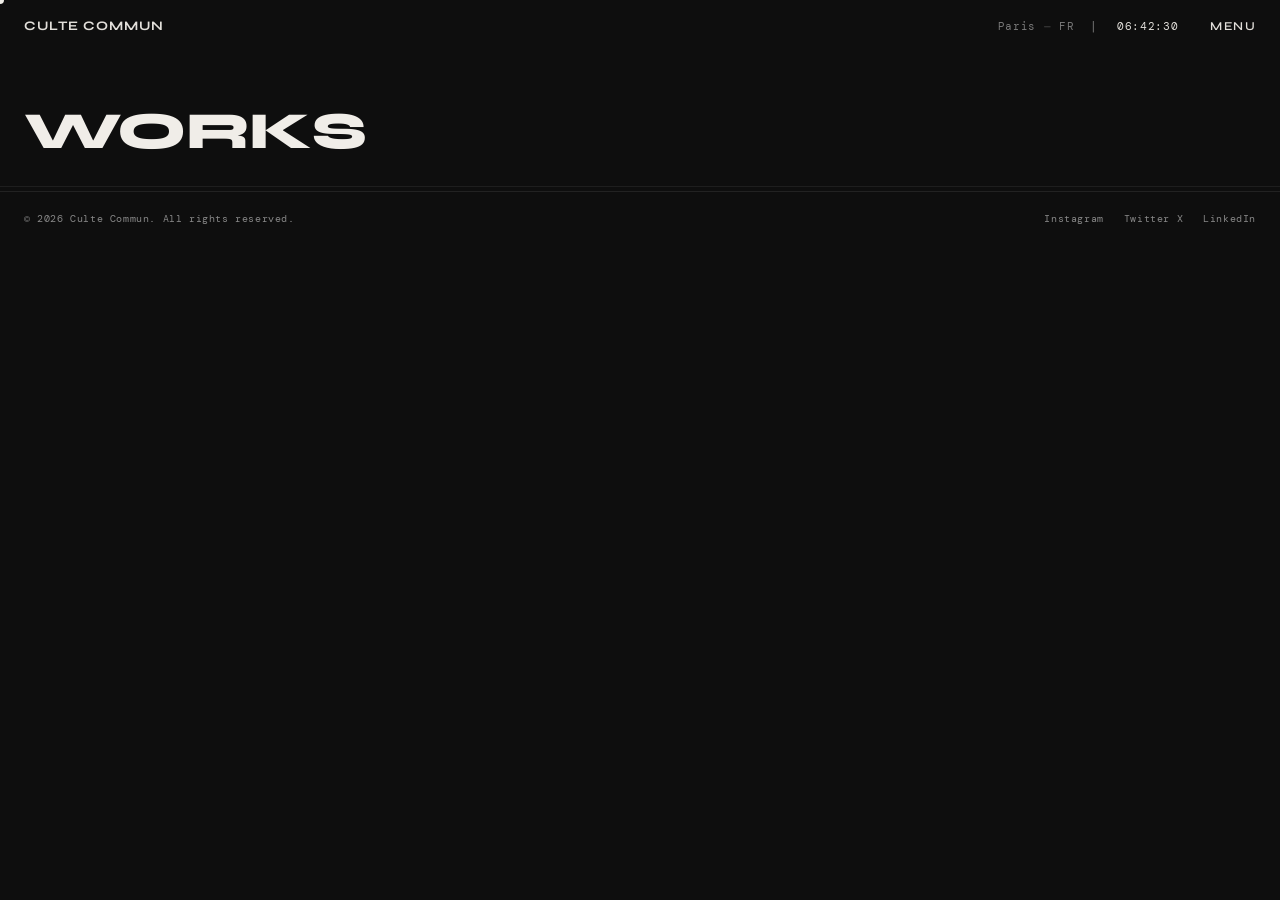
==== works/index.html @ a84c80c7 "Initial commit" ====
<!DOCTYPE html>
<html lang="en">
<head>
  <meta charset="UTF-8" />
  <meta name="viewport" content="width=device-width, initial-scale=1.0" />
  <title>Works — Culte Commun</title>
  <link href="https://fonts.googleapis.com/css2?family=DM+Mono:wght@300;400&family=Syne:wght@400;500;600;700;800&display=swap" rel="stylesheet" />
  <link rel="stylesheet" href="../shared.css" />
  <style>
    .page-header {
      padding: calc(var(--nav-h) + 48px) 24px 24px;
      border-bottom: 1px solid #1e1e1e;
      display: flex;
      align-items: baseline;
      justify-content: space-between;
    }
    .page-header h1 {
      font-family: var(--sans);
      font-weight: 800;
      font-size: clamp(28px, 5vw, 52px);
      letter-spacing: -.01em;
      text-transform: uppercase;
    }
    .page-header .count {
      font-family: var(--mono);
      font-size: 11px;
      color: var(--fg-dim);
    }

    .works {
      padding: 2px;
      display: grid;
      grid-template-columns: repeat(3, 1fr);
      gap: 2px;
    }
    @media (max-width: 900px) { .works { grid-template-columns: repeat(2,1fr); } }
    @media (max-width: 560px) { .works { grid-template-columns: 1fr; } }
  </style>
</head>
<body>
  <div id="cursor"></div>
  <nav>
    <a href="../index.html" class="nav-logo">Culte Commun</a>
    <div class="nav-right">
      <div class="nav-location">Paris ⏤ FR &nbsp;|&nbsp; <span id="clock">--:--:--</span></div>
      <button class="menu-btn" id="menuOpen">Menu</button>
    </div>
  </nav>

  <div id="menu-overlay">
    <div class="menu-top">
      <a href="../index.html" class="nav-logo">Culte Commun</a>
      <button class="menu-close" id="menuClose">Close</button>
    </div>
    <div class="menu-body">
      <a href="../index.html" class="menu-link">Home</a>
      <a href="index.html" class="menu-link">Works</a>
      <a href="../about.html" class="menu-link">About</a>
      <a href="../contact.html" class="menu-link">Contact</a>
    </div>
    <div class="menu-footer">
      <div class="menu-social">
        <a href="https://www.instagram.com/culte.commun/" target="_blank">Instagram</a>
        <a href="https://x.com/cultecommun/" target="_blank">Twitter X</a>
        <a href="https://fr.linkedin.com/company/culte-commun" target="_blank">LinkedIn</a>
      </div>
      <div class="menu-loc">Location — Timezone<span>Paris ⏤ FR</span><span id="clock2">--:--:--</span></div>
    </div>
  </div>

  <main class="page-enter">
    <div class="page-header">
      <h1>Works</h1>
      <span class="count" id="count"></span>
    </div>
    <section class="works" id="works"></section>
  </main>

  <footer>
    <p class="footer-copy">© 2026 Culte Commun. All rights reserved.</p>
    <div class="footer-social">
      <a href="https://www.instagram.com/culte.commun/" target="_blank">Instagram</a>
      <a href="https://x.com/cultecommun/" target="_blank">Twitter X</a>
      <a href="https://fr.linkedin.com/company/culte-commun" target="_blank">LinkedIn</a>
    </div>
  </footer>

  <script src="../shared.js"></script>
  <script>
    const works = window.WORKS_DATA;
    document.getElementById('count').textContent = works.length + ' projects';
    const grid = document.getElementById('works');
    const cur = document.getElementById('cursor');
    works.forEach(w => {
      const a = document.createElement('a');
      a.href = w.slug + '.html';
      a.className = 'work-item';
      a.innerHTML = `
        <div class="work-placeholder"><div class="work-placeholder-inner">${w.title}</div></div>
        <div class="work-strip"><span class="work-type">${w.type}</span><span class="work-year">${w.year}</span></div>
        <div class="work-info"><div class="work-tags"><span>${w.cat}</span></div><div class="work-title">${w.title}</div></div>`;
      a.addEventListener('mouseenter', () => cur.classList.add('expand'));
      a.addEventListener('mouseleave', () => cur.classList.remove('expand'));
      grid.appendChild(a);
    });
  </script>
</body>
</html>
---- shared.css ----
*, *::before, *::after { box-sizing: border-box; margin: 0; padding: 0; }

:root {
  --bg: #0e0e0e;
  --fg: #f0ede8;
  --fg-dim: #888;
  --mono: 'DM Mono', monospace;
  --sans: 'Syne', sans-serif;
  --nav-h: 52px;
}

html, body {
  background: var(--bg);
  color: var(--fg);
  font-family: var(--sans);
  font-size: 13px;
  overflow-x: hidden;
}

body { cursor: none; }
#cursor {
  position: fixed;
  width: 8px; height: 8px;
  background: var(--fg);
  border-radius: 50%;
  pointer-events: none;
  z-index: 9999;
  transform: translate(-50%, -50%);
  transition: width .2s, height .2s, background .2s;
}
#cursor.expand {
  width: 40px; height: 40px;
  background: transparent;
  border: 1px solid var(--fg);
}

nav {
  position: fixed;
  top: 0; left: 0; right: 0;
  height: var(--nav-h);
  display: flex;
  align-items: center;
  justify-content: space-between;
  padding: 0 24px;
  z-index: 100;
  mix-blend-mode: difference;
}

.nav-logo {
  font-family: var(--sans);
  font-weight: 700;
  font-size: 13px;
  letter-spacing: .08em;
  text-transform: uppercase;
  color: var(--fg);
  text-decoration: none;
}

.nav-right { display: flex; align-items: center; gap: 32px; }

.nav-location {
  font-family: var(--mono);
  font-size: 11px;
  color: var(--fg-dim);
  letter-spacing: .06em;
  display: flex;
  gap: 12px;
  align-items: center;
}
.nav-location span { color: var(--fg); }

.menu-btn {
  background: none; border: none; color: var(--fg);
  font-family: var(--sans); font-size: 12px; font-weight: 600;
  letter-spacing: .12em; text-transform: uppercase;
  cursor: none; padding: 4px 0; position: relative;
}
.menu-btn::after {
  content: '';
  position: absolute; bottom: 0; left: 0; right: 0;
  height: 1px; background: var(--fg);
  transform: scaleX(0); transition: transform .3s;
}
.menu-btn:hover::after { transform: scaleX(1); }

#menu-overlay {
  position: fixed; inset: 0;
  background: var(--bg);
  z-index: 200;
  display: flex; flex-direction: column;
  padding: 0 24px 32px;
  opacity: 0; pointer-events: none;
  transition: opacity .4s cubic-bezier(.4,0,.2,1);
}
#menu-overlay.open { opacity: 1; pointer-events: all; }

.menu-top {
  display: flex; align-items: center; justify-content: space-between;
  height: var(--nav-h);
}

.menu-close {
  background: none; border: none;
  font-family: var(--sans); font-size: 12px; font-weight: 600;
  letter-spacing: .12em; text-transform: uppercase; color: var(--fg); cursor: none;
}

.menu-body {
  flex: 1; display: flex; flex-direction: column; justify-content: center; gap: 8px;
}

.menu-link {
  font-family: var(--sans); font-weight: 800;
  font-size: clamp(36px, 7vw, 80px); line-height: 1.05;
  text-transform: uppercase;
  text-decoration: none; display: inline-block; overflow: hidden; position: relative;
  -webkit-text-stroke: 1px var(--fg); color: transparent; transition: color .3s;
}
.menu-link:hover { color: var(--fg); }

.menu-footer {
  display: flex; align-items: flex-end; justify-content: space-between;
}

.menu-social { display: flex; flex-direction: column; gap: 6px; }
.menu-social a {
  font-family: var(--mono); font-size: 11px;
  color: var(--fg-dim); text-decoration: none; letter-spacing: .06em; transition: color .2s;
}
.menu-social a:hover { color: var(--fg); }

.menu-loc {
  font-family: var(--mono); font-size: 11px;
  color: var(--fg-dim); letter-spacing: .06em; text-align: right;
}
.menu-loc span { display: block; color: var(--fg); }

/* Work card */
.work-item {
  display: block; text-decoration: none; color: var(--fg);
  position: relative; overflow: hidden; background: #181818; aspect-ratio: 4/3;
}
.work-placeholder {
  width: 100%; height: 100%;
  background: linear-gradient(135deg, #1a1a1a 0%, #222 50%, #1a1a1a 100%);
  display: flex; align-items: center; justify-content: center;
  transition: transform .6s cubic-bezier(.4,0,.2,1);
}
.work-item:hover .work-placeholder { transform: scale(1.04); }
.work-placeholder-inner {
  font-family: var(--mono); font-size: 10px;
  color: #333; letter-spacing: .1em; text-transform: uppercase;
}
.work-info {
  position: absolute; bottom: 0; left: 0; right: 0;
  padding: 20px 16px 14px;
  background: linear-gradient(transparent, rgba(0,0,0,.75));
  transform: translateY(6px); opacity: 0;
  transition: transform .3s, opacity .3s;
}
.work-item:hover .work-info { transform: translateY(0); opacity: 1; }
.work-tags {
  font-family: var(--mono); font-size: 9px;
  color: var(--fg-dim); letter-spacing: .1em; text-transform: uppercase;
  margin-bottom: 4px; display: flex; gap: 8px;
}
.work-title { font-family: var(--sans); font-weight: 700; font-size: 14px; letter-spacing: .02em; }
.work-strip {
  position: absolute; top: 0; left: 0; right: 0;
  padding: 10px 14px 8px;
  display: flex; justify-content: space-between; align-items: flex-start;
}
.work-type { font-family: var(--mono); font-size: 9px; letter-spacing: .1em; text-transform: uppercase; color: rgba(255,255,255,.5); }
.work-year { font-family: var(--mono); font-size: 9px; letter-spacing: .08em; color: rgba(255,255,255,.35); }

footer {
  border-top: 1px solid #222; padding: 20px 24px;
  display: flex; justify-content: space-between; align-items: center;
}
.footer-copy { font-family: var(--mono); font-size: 10px; color: var(--fg-dim); letter-spacing: .06em; }
.footer-social { display: flex; gap: 20px; }
.footer-social a {
  font-family: var(--mono); font-size: 10px;
  color: var(--fg-dim); text-decoration: none; letter-spacing: .06em; transition: color .2s;
}
.footer-social a:hover { color: var(--fg); }

.page-enter { animation: fadeUp .6s cubic-bezier(.4,0,.2,1) both; }
@keyframes fadeUp {
  from { opacity: 0; transform: translateY(18px); }
  to   { opacity: 1; transform: translateY(0); }
}
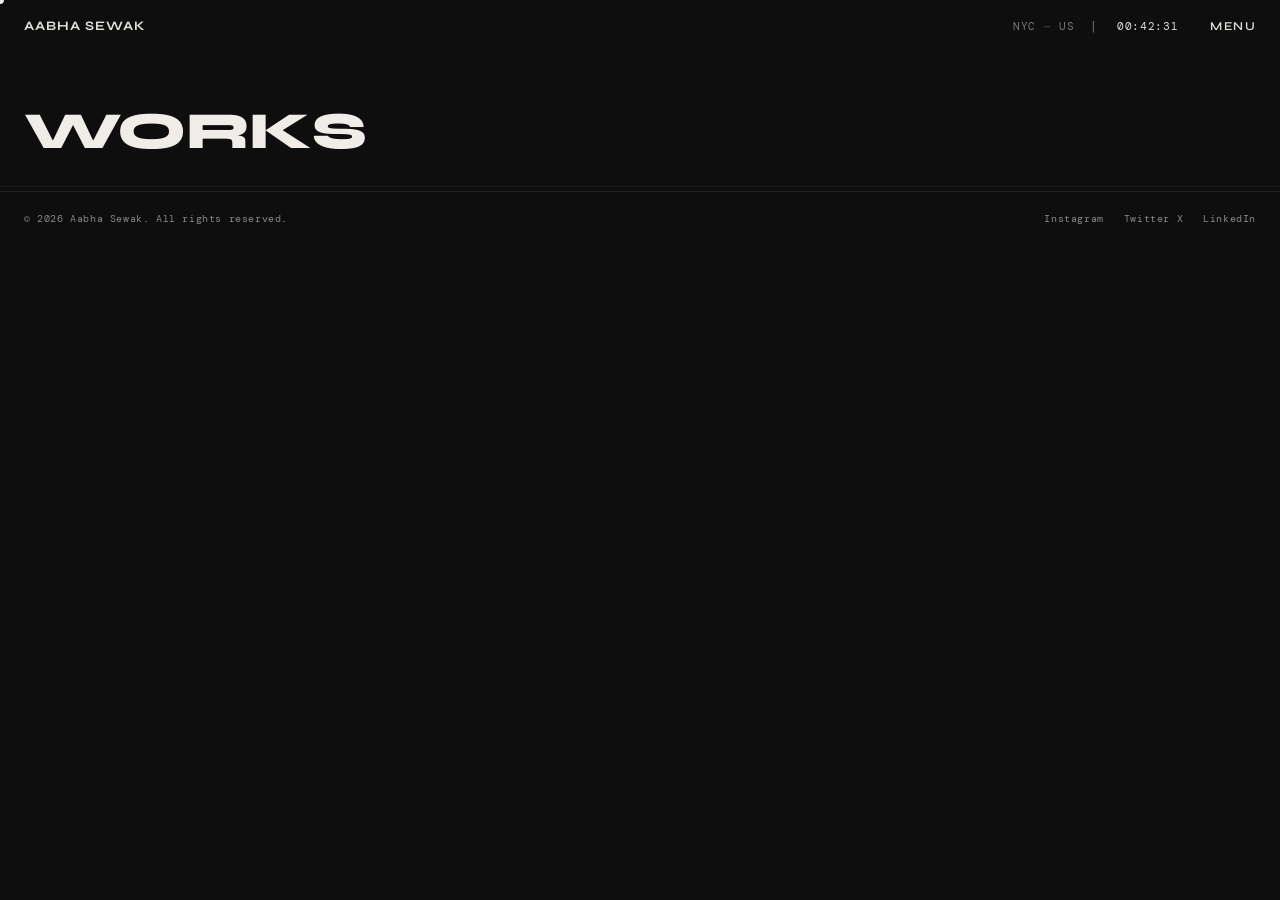
==== commit 55f42b33: "Update branding and fix works grid" ====
--- a/works/index.html
+++ b/works/index.html
@@ -1,37 +1,24 @@
 <!DOCTYPE html>
 <html lang="en">
 <head>
-  <meta charset="UTF-8" />
-  <meta name="viewport" content="width=device-width, initial-scale=1.0" />
-  <title>Works — Culte Commun</title>
+  <meta charset="UTF-8" /><meta name="viewport" content="width=device-width, initial-scale=1.0" />
+  <title>Works — Aabha Sewak</title>
   <link href="https://fonts.googleapis.com/css2?family=DM+Mono:wght@300;400&family=Syne:wght@400;500;600;700;800&display=swap" rel="stylesheet" />
   <link rel="stylesheet" href="../shared.css" />
   <style>
     .page-header {
       padding: calc(var(--nav-h) + 48px) 24px 24px;
       border-bottom: 1px solid #1e1e1e;
-      display: flex;
-      align-items: baseline;
-      justify-content: space-between;
+      display: flex; align-items: baseline; justify-content: space-between;
     }
     .page-header h1 {
-      font-family: var(--sans);
-      font-weight: 800;
-      font-size: clamp(28px, 5vw, 52px);
-      letter-spacing: -.01em;
-      text-transform: uppercase;
+      font-family: var(--sans); font-weight: 800;
+      font-size: clamp(28px, 5vw, 52px); letter-spacing: -.01em; text-transform: uppercase;
     }
-    .page-header .count {
-      font-family: var(--mono);
-      font-size: 11px;
-      color: var(--fg-dim);
-    }
-
+    .page-header .count { font-family: var(--mono); font-size: 11px; color: var(--fg-dim); }
     .works {
-      padding: 2px;
-      display: grid;
-      grid-template-columns: repeat(3, 1fr);
-      gap: 2px;
+      padding: 2px; display: grid;
+      grid-template-columns: repeat(3, 1fr); gap: 2px;
     }
     @media (max-width: 900px) { .works { grid-template-columns: repeat(2,1fr); } }
     @media (max-width: 560px) { .works { grid-template-columns: 1fr; } }
@@ -40,16 +27,16 @@
 <body>
   <div id="cursor"></div>
   <nav>
-    <a href="../index.html" class="nav-logo">Culte Commun</a>
+    <a href="../index.html" class="nav-logo">Aabha Sewak</a>
     <div class="nav-right">
-      <div class="nav-location">Paris ⏤ FR &nbsp;|&nbsp; <span id="clock">--:--:--</span></div>
+      <div class="nav-location">NYC ⏤ US &nbsp;|&nbsp; <span id="clock">--:--:--</span></div>
       <button class="menu-btn" id="menuOpen">Menu</button>
     </div>
   </nav>
 
   <div id="menu-overlay">
     <div class="menu-top">
-      <a href="../index.html" class="nav-logo">Culte Commun</a>
+      <a href="../index.html" class="nav-logo">Aabha Sewak</a>
       <button class="menu-close" id="menuClose">Close</button>
     </div>
     <div class="menu-body">
@@ -60,11 +47,11 @@
     </div>
     <div class="menu-footer">
       <div class="menu-social">
-        <a href="https://www.instagram.com/culte.commun/" target="_blank">Instagram</a>
-        <a href="https://x.com/cultecommun/" target="_blank">Twitter X</a>
-        <a href="https://fr.linkedin.com/company/culte-commun" target="_blank">LinkedIn</a>
+        <a href="https://www.instagram.com/" target="_blank">Instagram</a>
+        <a href="https://x.com/" target="_blank">Twitter X</a>
+        <a href="https://www.linkedin.com/" target="_blank">LinkedIn</a>
       </div>
-      <div class="menu-loc">Location — Timezone<span>Paris ⏤ FR</span><span id="clock2">--:--:--</span></div>
+      <div class="menu-loc">Location — Timezone<span>NYC ⏤ US</span><span id="clock2">--:--:--</span></div>
     </div>
   </div>
 
@@ -77,11 +64,11 @@
   </main>
 
   <footer>
-    <p class="footer-copy">© 2026 Culte Commun. All rights reserved.</p>
+    <p class="footer-copy">© 2026 Aabha Sewak. All rights reserved.</p>
     <div class="footer-social">
-      <a href="https://www.instagram.com/culte.commun/" target="_blank">Instagram</a>
-      <a href="https://x.com/cultecommun/" target="_blank">Twitter X</a>
-      <a href="https://fr.linkedin.com/company/culte-commun" target="_blank">LinkedIn</a>
+      <a href="https://www.instagram.com/" target="_blank">Instagram</a>
+      <a href="https://x.com/" target="_blank">Twitter X</a>
+      <a href="https://www.linkedin.com/" target="_blank">LinkedIn</a>
     </div>
   </footer>
 
@@ -90,7 +77,7 @@
     const works = window.WORKS_DATA;
     document.getElementById('count').textContent = works.length + ' projects';
     const grid = document.getElementById('works');
-    const cur = document.getElementById('cursor');
+    const cur  = document.getElementById('cursor');
     works.forEach(w => {
       const a = document.createElement('a');
       a.href = w.slug + '.html';
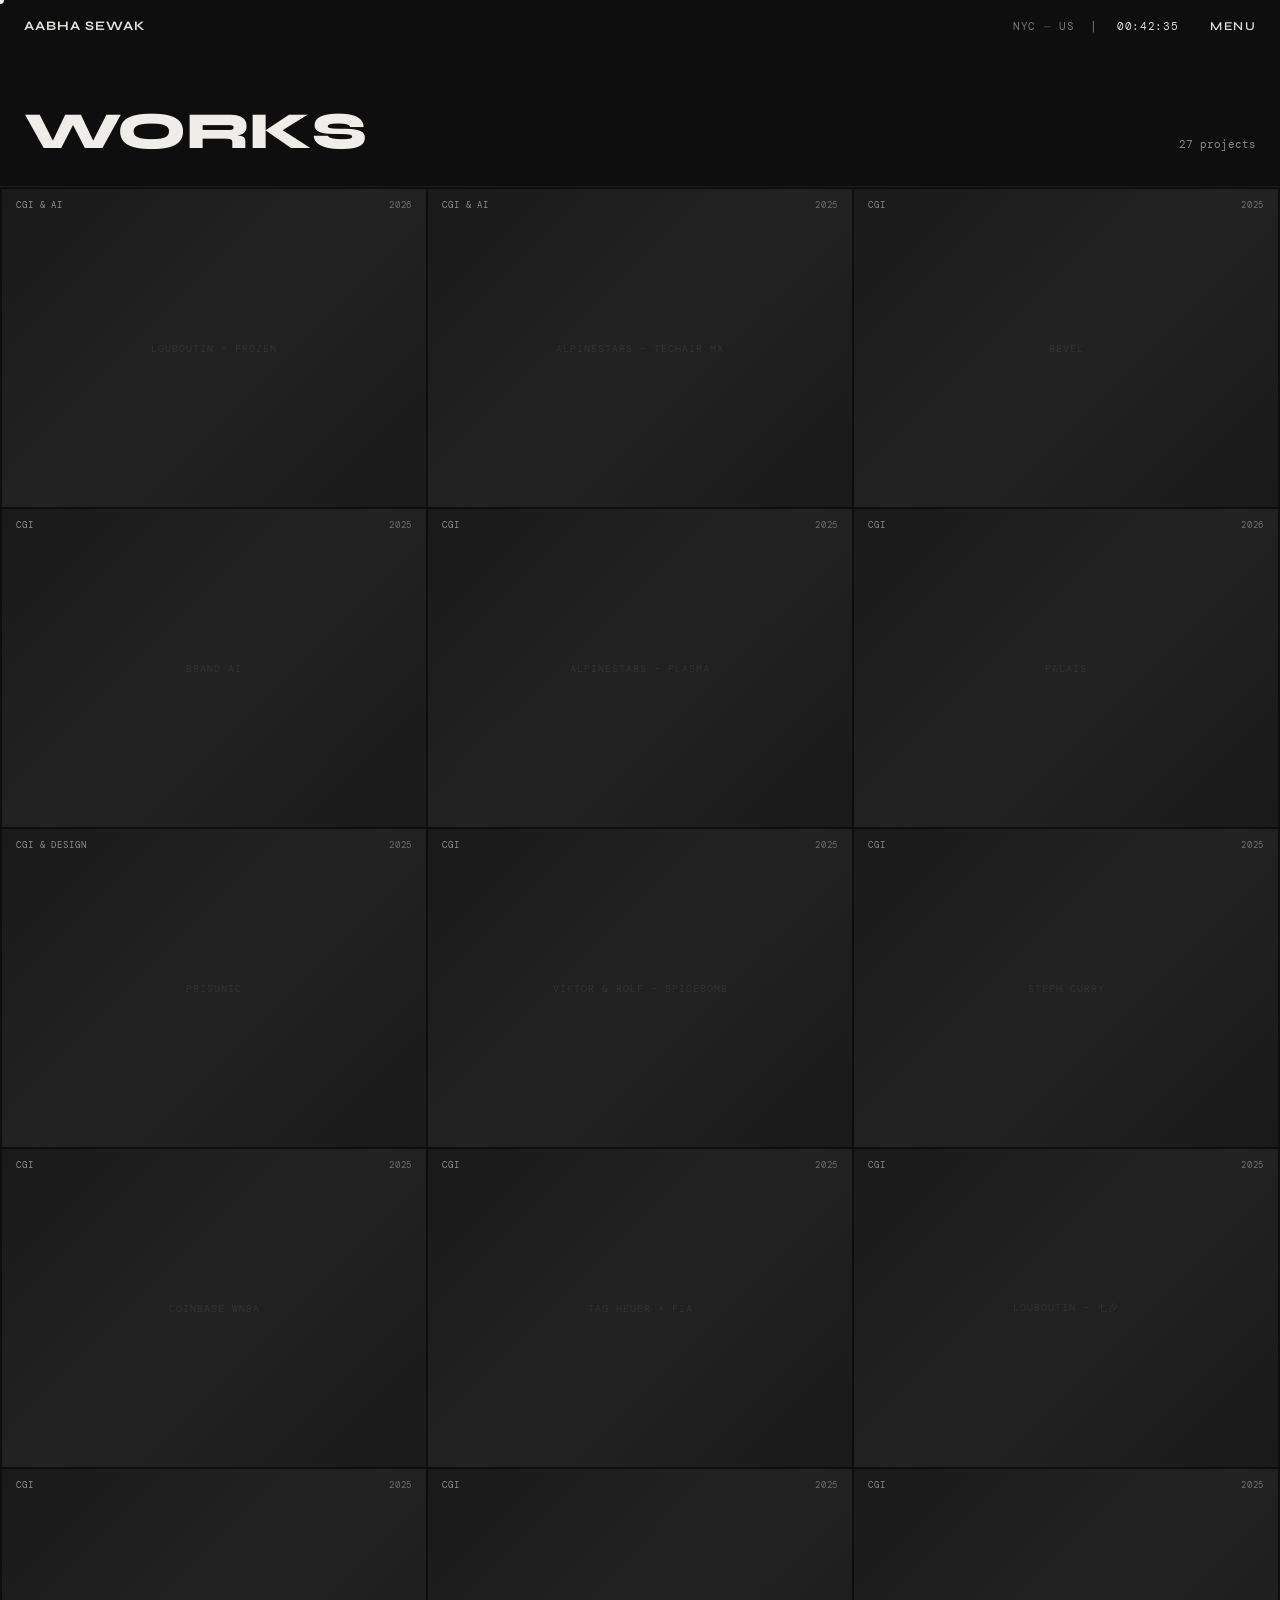
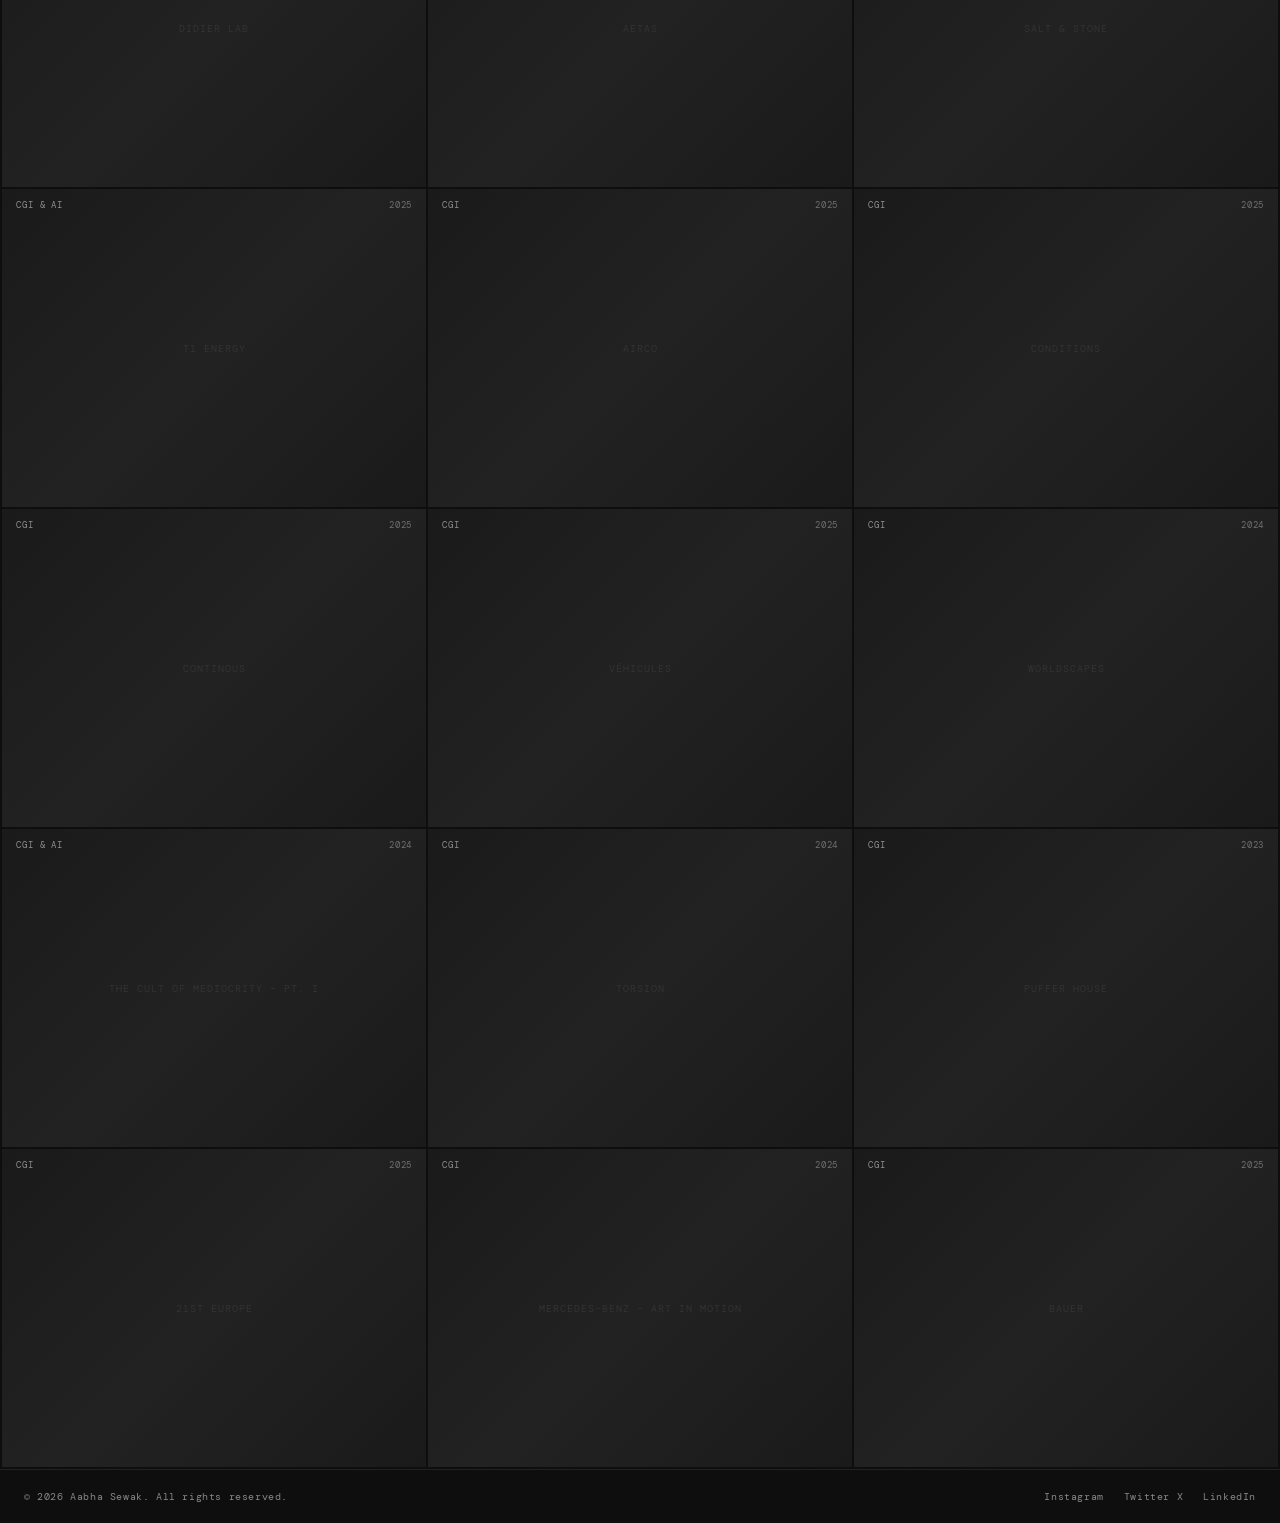
==== commit fe69ae26: "Fix works grid JS conflict" ====
--- a/works/index.html
+++ b/works/index.html
@@ -74,20 +74,19 @@
 
   <script src="../shared.js"></script>
   <script>
-    const works = window.WORKS_DATA;
+    var works = window.WORKS_DATA;
     document.getElementById('count').textContent = works.length + ' projects';
-    const grid = document.getElementById('works');
-    const cur  = document.getElementById('cursor');
-    works.forEach(w => {
-      const a = document.createElement('a');
+    var grid = document.getElementById('works');
+    works.forEach(function(w) {
+      var a = document.createElement('a');
       a.href = w.slug + '.html';
       a.className = 'work-item';
-      a.innerHTML = `
-        <div class="work-placeholder"><div class="work-placeholder-inner">${w.title}</div></div>
-        <div class="work-strip"><span class="work-type">${w.type}</span><span class="work-year">${w.year}</span></div>
-        <div class="work-info"><div class="work-tags"><span>${w.cat}</span></div><div class="work-title">${w.title}</div></div>`;
-      a.addEventListener('mouseenter', () => cur.classList.add('expand'));
-      a.addEventListener('mouseleave', () => cur.classList.remove('expand'));
+      a.innerHTML =
+        '<div class="work-placeholder"><div class="work-placeholder-inner">' + w.title + '</div></div>' +
+        '<div class="work-strip"><span class="work-type">' + w.type + '</span><span class="work-year">' + w.year + '</span></div>' +
+        '<div class="work-info"><div class="work-tags"><span>' + w.cat + '</span></div><div class="work-title">' + w.title + '</div></div>';
+      a.addEventListener('mouseenter', function() { window.cur.classList.add('expand'); });
+      a.addEventListener('mouseleave', function() { window.cur.classList.remove('expand'); });
       grid.appendChild(a);
     });
   </script>
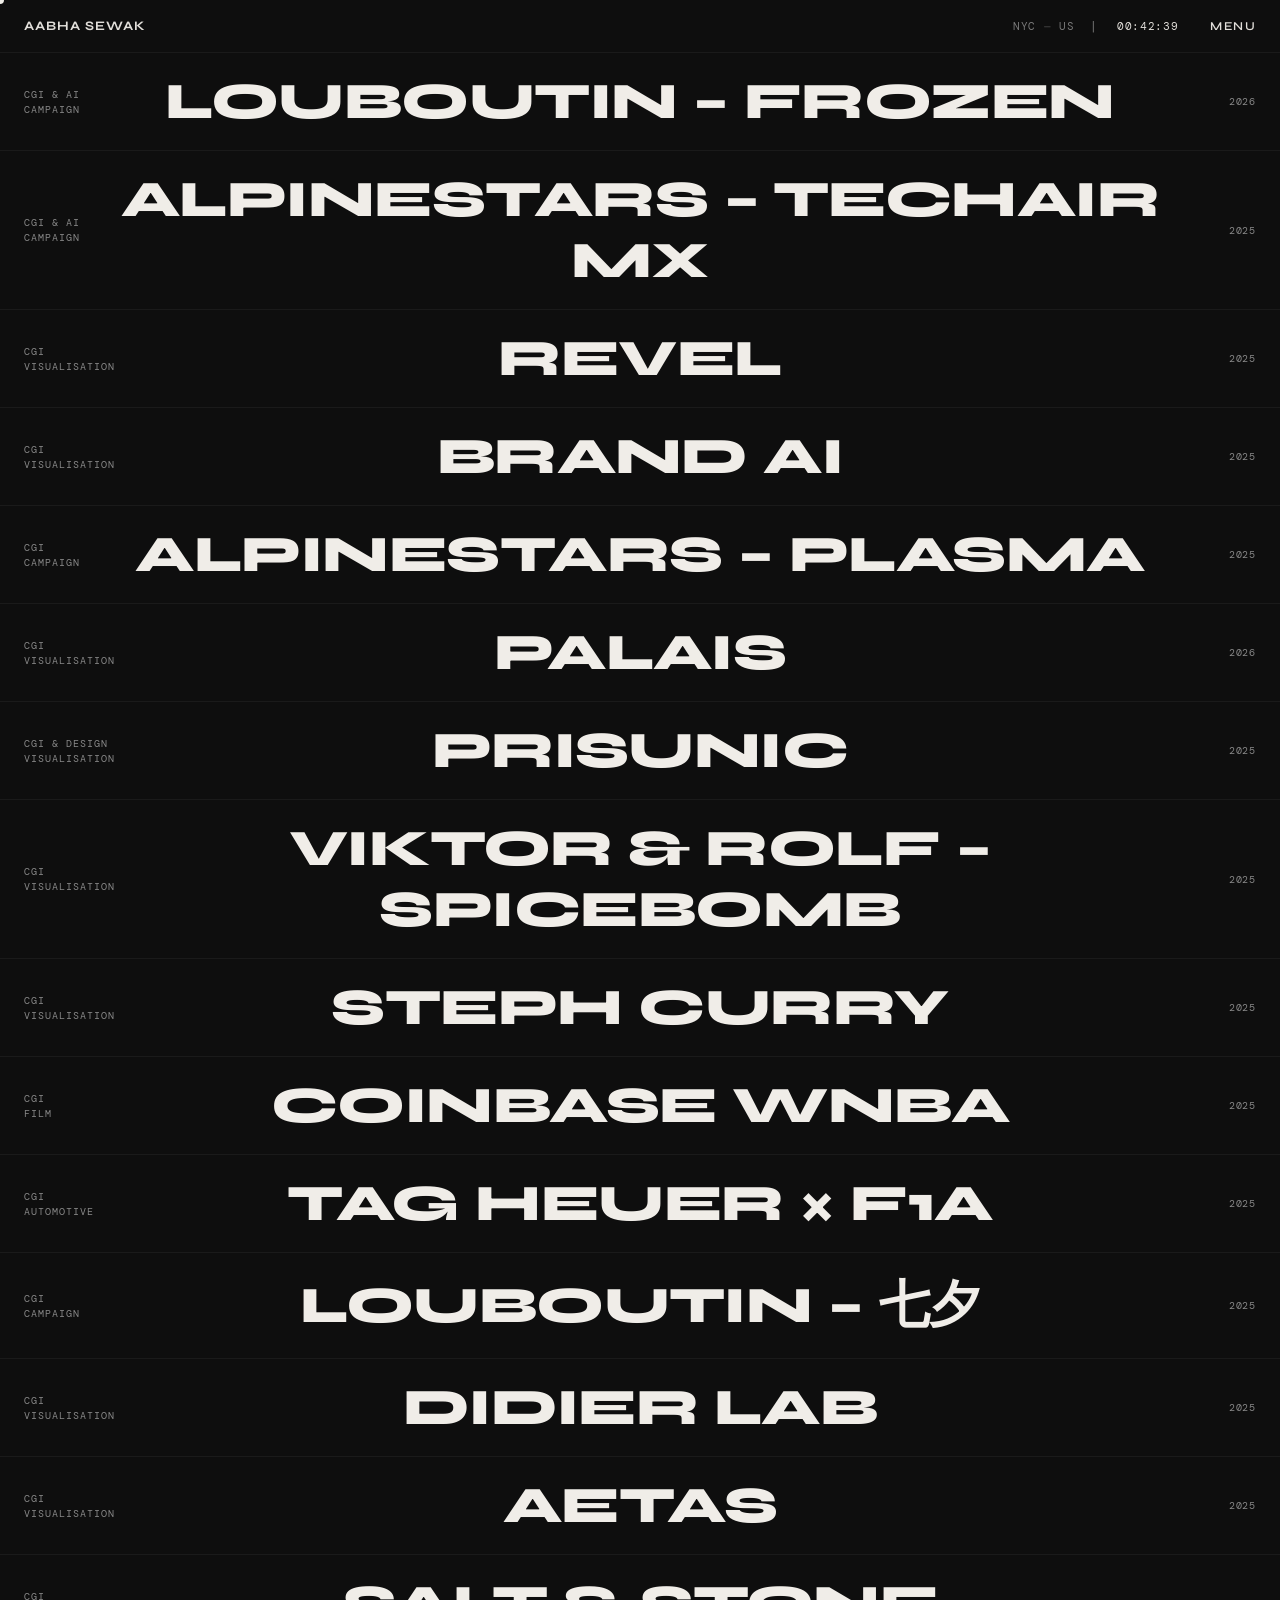
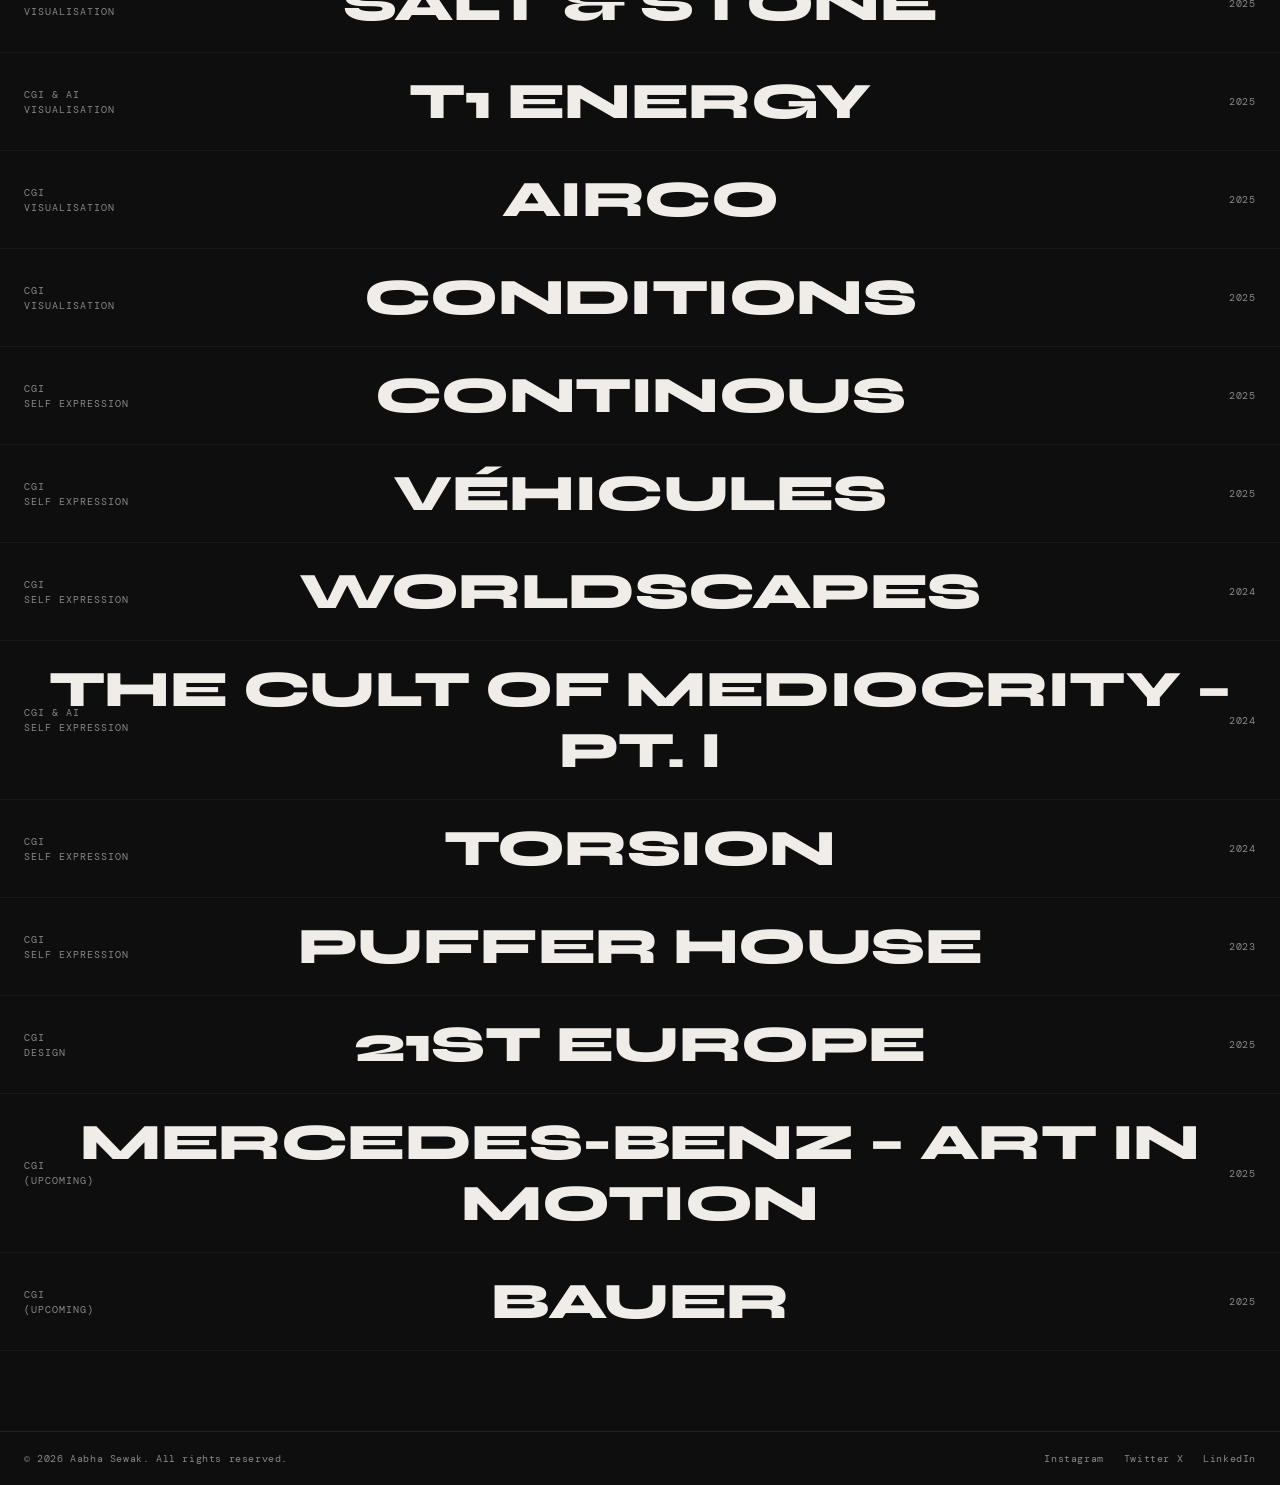
==== commit dd923946: "Scrolling list works page + image support" ====
--- a/works/index.html
+++ b/works/index.html
@@ -6,26 +6,80 @@
   <link href="https://fonts.googleapis.com/css2?family=DM+Mono:wght@300;400&family=Syne:wght@400;500;600;700;800&display=swap" rel="stylesheet" />
   <link rel="stylesheet" href="../shared.css" />
   <style>
-    .page-header {
-      padding: calc(var(--nav-h) + 48px) 24px 24px;
-      border-bottom: 1px solid #1e1e1e;
-      display: flex; align-items: baseline; justify-content: space-between;
+    .works-list {
+      padding-top: var(--nav-h);
+      padding-bottom: 80px;
     }
-    .page-header h1 {
-      font-family: var(--sans); font-weight: 800;
-      font-size: clamp(28px, 5vw, 52px); letter-spacing: -.01em; text-transform: uppercase;
+
+    .work-row {
+      display: flex;
+      align-items: center;
+      justify-content: center;
+      position: relative;
+      padding: 18px 48px;
+      border-bottom: 1px solid #1a1a1a;
+      text-decoration: none;
+      color: var(--fg);
+      cursor: none;
+      transition: background .25s;
     }
-    .page-header .count { font-family: var(--mono); font-size: 11px; color: var(--fg-dim); }
-    .works {
-      padding: 2px; display: grid;
-      grid-template-columns: repeat(3, 1fr); gap: 2px;
+    .work-row:first-child { border-top: 1px solid #1a1a1a; }
+    .work-row:hover { background: #111; }
+
+    .work-row-meta-left {
+      position: absolute;
+      left: 24px;
+      font-family: var(--mono);
+      font-size: 10px;
+      letter-spacing: .1em;
+      text-transform: uppercase;
+      color: var(--fg-dim);
+      line-height: 1.5;
     }
-    @media (max-width: 900px) { .works { grid-template-columns: repeat(2,1fr); } }
-    @media (max-width: 560px) { .works { grid-template-columns: 1fr; } }
+
+    .work-row-title {
+      font-family: var(--sans);
+      font-weight: 800;
+      font-size: clamp(20px, 4vw, 52px);
+      text-transform: uppercase;
+      letter-spacing: -.01em;
+      text-align: center;
+      transition: opacity .2s;
+    }
+    .work-row:hover .work-row-title { opacity: .6; }
+
+    .work-row-year {
+      position: absolute;
+      right: 24px;
+      font-family: var(--mono);
+      font-size: 10px;
+      letter-spacing: .08em;
+      color: var(--fg-dim);
+    }
+
+    /* hover image that follows cursor */
+    #hover-img {
+      position: fixed;
+      width: 280px;
+      height: 200px;
+      object-fit: cover;
+      pointer-events: none;
+      z-index: 500;
+      opacity: 0;
+      transform: translate(-50%, -60%) scale(.96);
+      transition: opacity .25s, transform .25s;
+      border: none;
+    }
+    #hover-img.visible {
+      opacity: 1;
+      transform: translate(-50%, -60%) scale(1);
+    }
   </style>
 </head>
 <body>
   <div id="cursor"></div>
+  <img id="hover-img" src="" alt="" />
+
   <nav>
     <a href="../index.html" class="nav-logo">Aabha Sewak</a>
     <div class="nav-right">
@@ -56,11 +110,7 @@
   </div>
 
   <main class="page-enter">
-    <div class="page-header">
-      <h1>Works</h1>
-      <span class="count" id="count"></span>
-    </div>
-    <section class="works" id="works"></section>
+    <div class="works-list" id="works"></div>
   </main>
 
   <footer>
@@ -74,20 +124,42 @@
 
   <script src="../shared.js"></script>
   <script>
-    var works = window.WORKS_DATA;
-    document.getElementById('count').textContent = works.length + ' projects';
-    var grid = document.getElementById('works');
-    works.forEach(function(w) {
+    var list = document.getElementById('works');
+    var hoverImg = document.getElementById('hover-img');
+
+    // track mouse for hover image
+    document.addEventListener('mousemove', function(e) {
+      hoverImg.style.left = e.clientX + 'px';
+      hoverImg.style.top  = e.clientY + 'px';
+    });
+
+    window.WORKS_DATA.forEach(function(w) {
       var a = document.createElement('a');
       a.href = w.slug + '.html';
-      a.className = 'work-item';
+      a.className = 'work-row';
+
       a.innerHTML =
-        '<div class="work-placeholder"><div class="work-placeholder-inner">' + w.title + '</div></div>' +
-        '<div class="work-strip"><span class="work-type">' + w.type + '</span><span class="work-year">' + w.year + '</span></div>' +
-        '<div class="work-info"><div class="work-tags"><span>' + w.cat + '</span></div><div class="work-title">' + w.title + '</div></div>';
-      a.addEventListener('mouseenter', function() { window.cur.classList.add('expand'); });
-      a.addEventListener('mouseleave', function() { window.cur.classList.remove('expand'); });
-      grid.appendChild(a);
+        '<div class="work-row-meta-left">' + w.type + '<br>' + w.cat + '</div>' +
+        '<div class="work-row-title">' + w.title + '</div>' +
+        '<div class="work-row-year">' + w.year + '</div>';
+
+      // hover image preview if project has an img
+      if (w.img) {
+        a.addEventListener('mouseenter', function() {
+          hoverImg.src = '../assets/' + w.img;
+          hoverImg.classList.add('visible');
+          window.cur.classList.add('expand');
+        });
+        a.addEventListener('mouseleave', function() {
+          hoverImg.classList.remove('visible');
+          window.cur.classList.remove('expand');
+        });
+      } else {
+        a.addEventListener('mouseenter', function() { window.cur.classList.add('expand'); });
+        a.addEventListener('mouseleave', function() { window.cur.classList.remove('expand'); });
+      }
+
+      list.appendChild(a);
     });
   </script>
 </body>
